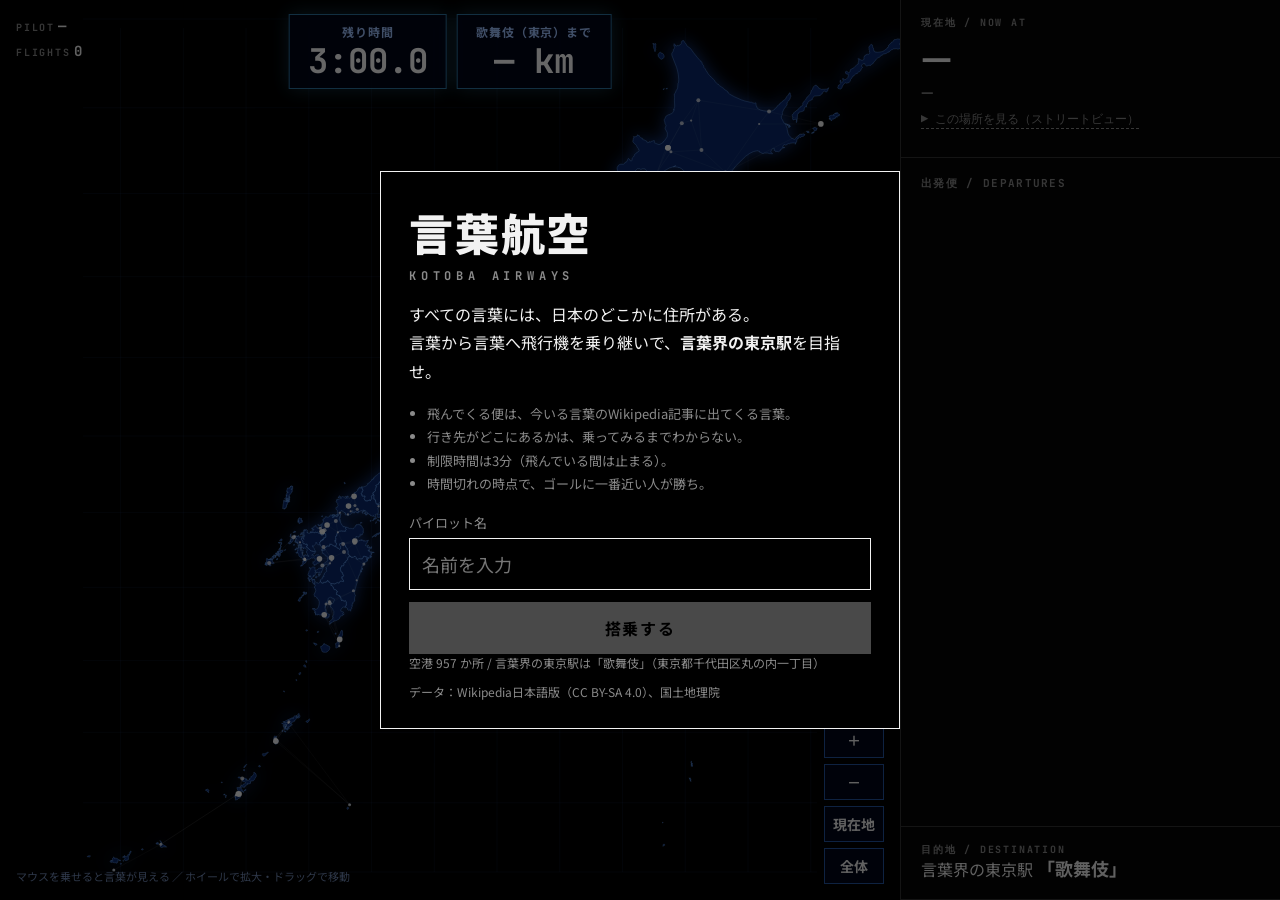
==== index.html @ 34139f0c "掲示板の便を「近づく便」と「遠ざかる便」半分ずつに。古い版が残らないよう読み込みに版番号を付与 Co-Authored-By: Claude Opus 5.5 <noreply@anthropic.c" ====
<!doctype html>
<html lang="ja">
<head>
<meta charset="utf-8">
<meta name="viewport" content="width=device-width, initial-scale=1">
<title>言葉航空</title>
<link rel="preconnect" href="https://fonts.googleapis.com">
<link rel="preconnect" href="https://fonts.gstatic.com" crossorigin>
<link href="https://fonts.googleapis.com/css2?family=JetBrains+Mono:wght@400;700&family=Noto+Sans+JP:wght@400;700;900&display=swap" rel="stylesheet">
<link rel="stylesheet" href="style.css?v=3">
</head>
<body>
<div id="app">
  <div id="mapwrap">
    <canvas id="base"></canvas>
    <canvas id="live"></canvas>
    <div id="hud-top">
      <div class="hud-big"><span class="jlbl">残り時間</span><span id="hud-time">3:00.0</span></div>
      <div class="hud-big"><span class="jlbl" id="hud-dist-lbl">ゴールまで</span><span id="hud-dist">— km</span></div>
    </div>
    <div id="hud-sub">
      <span><span class="lbl">PILOT</span> <b id="hud-name">—</b></span>
      <span><span class="lbl">FLIGHTS</span> <b id="hud-legs">0</b></span>
    </div>
    <div id="intro" class="hidden">
      <div id="intro-lead">出発地は……</div>
      <div id="intro-word"></div>
      <div id="intro-addr"></div>
    </div>
    <div id="map-tools">
      <button id="zoom-in" title="拡大">＋</button>
      <button id="zoom-out" title="縮小">－</button>
      <button id="zoom-here" title="現在地へ">現在地</button>
      <button id="zoom-reset" title="日本全体を表示">全体</button>
    </div>
    <div id="map-hint">マウスを乗せると言葉が見える ／ ホイールで拡大・ドラッグで移動</div>
  </div>

  <aside id="panel">
    <section id="here">
      <div class="lbl">現在地 / NOW AT</div>
      <h1 id="here-word">—</h1>
      <div id="here-addr">—</div>
      <a id="here-sv" target="_blank" rel="noopener">▶ この場所を見る（ストリートビュー）</a>
      <div id="here-meta"></div>
    </section>
    <section id="board">
      <div class="board-head">
        <span>出発便 / DEPARTURES</span>
        <span id="board-total"></span>
      </div>
      <ol id="flights"></ol>
      <div id="board-foot"></div>
    </section>
    <section id="goal">
      <div class="lbl">目的地 / DESTINATION</div>
      <div>言葉界の東京駅 <b id="goal-word">—</b></div>
    </section>
  </aside>
</div>

<div id="screen-start" class="screen">
  <div class="card">
    <div class="logo">言葉航空<small>KOTOBA AIRWAYS</small></div>
    <p>すべての言葉には、日本のどこかに住所がある。<br>
       言葉から言葉へ飛行機を乗り継いで、<b>言葉界の東京駅</b>を目指せ。</p>
    <ul class="rules">
      <li>飛んでくる便は、今いる言葉のWikipedia記事に出てくる言葉。</li>
      <li>行き先がどこにあるかは、乗ってみるまでわからない。</li>
      <li>制限時間は3分（飛んでいる間は止まる）。</li>
      <li>時間切れの時点で、ゴールに一番近い人が勝ち。</li>
    </ul>
    <label>パイロット名<input id="name" maxlength="16" autocomplete="off" placeholder="名前を入力"></label>
    <button id="btn-start" disabled>搭乗する</button>
    <div id="load-msg" class="small">データを読み込み中…</div>
    <div class="small" style="margin-top:12px">データ：Wikipedia日本語版（CC BY-SA 4.0）、国土地理院</div>
  </div>
</div>

<div id="screen-end" class="screen hidden">
  <div class="card wide">
    <div class="lbl" id="end-kind">RESULT</div>
    <div id="end-result"></div>
    <div id="end-route"></div>
    <h2>RANKING</h2>
    <ol id="ranking"></ol>
    <button id="btn-again">もう一度飛ぶ</button>
  </div>
</div>

<script src="main.js?v=3"></script>
</body>
</html>
---- style.css ----
:root {
  --bg: #000;
  --ink: #f2f2f2;
  --dim: #8a8a8a;
  --line: rgba(255, 255, 255, 0.18);
  --accent: #ffffff;
  --mono: 'JetBrains Mono', ui-monospace, monospace;
  --sans: 'Noto Sans JP', system-ui, sans-serif;
}
* { box-sizing: border-box; }
html, body { margin: 0; height: 100%; background: var(--bg); color: var(--ink); font-family: var(--sans); overflow: hidden; }
a { color: var(--ink); }
.lbl { font: 700 10px/1 var(--mono); letter-spacing: .18em; color: var(--dim); text-transform: uppercase; }
.small { font-size: 12px; color: var(--dim); }
.hidden { display: none !important; }

#app { display: grid; grid-template-columns: 1fr 380px; height: 100vh; }
#mapwrap { position: relative; overflow: hidden; }
#mapwrap canvas { position: absolute; inset: 0; width: 100%; height: 100%; }

#hud-top { position: absolute; top: 14px; left: 50%; transform: translateX(-50%); display: flex; gap: 10px; z-index: 3; pointer-events: none; }
.hud-big { border: 1px solid rgba(79,195,255,.6); background: rgba(0,8,30,.82); padding: 8px 18px 10px; display: flex; flex-direction: column; align-items: center; gap: 4px; min-width: 150px; box-shadow: 0 0 18px rgba(79,195,255,.25); }
.hud-big .jlbl { font: 700 12px var(--sans); color: #9fc2ff; letter-spacing: .08em; white-space: nowrap; }
.hud-big span:last-child { font: 700 34px/1 var(--mono); color: #fff; white-space: nowrap; }
#hud-sub { position: absolute; top: 16px; left: 16px; display: flex; flex-direction: column; gap: 6px; font-size: 13px; z-index: 3; pointer-events: none; }
#hud-sub b { font: 700 14px var(--mono); }
#intro { position: absolute; inset: 0; display: flex; flex-direction: column; align-items: center; justify-content: flex-start; padding-top: 16vh !important; gap: 10px; pointer-events: none; z-index: 4; text-align: center; padding: 0 16px; transition: opacity .5s; }
#intro-lead { font: 900 22px var(--sans); color: #9fc2ff; letter-spacing: .3em; animation: introIn .6s ease-out; }
#intro-word { font: 900 54px/1.15 var(--sans); color: #fff; min-height: 1.15em; text-shadow: 0 0 24px rgba(79,195,255,.9), 0 2px 0 #000; word-break: break-all; }
#intro-addr { font: 700 16px var(--sans); color: #cfe3ff; min-height: 1.4em; text-shadow: 0 1px 4px #000; }
#intro.decided #intro-word { animation: decide .7s ease-out; }
#intro.go { opacity: 0; }
@keyframes introIn { from { opacity: 0; letter-spacing: 1em; } }
@keyframes decide { 0% { transform: scale(1.6); color: #4fc3ff; } 60% { transform: scale(.95); } 100% { transform: scale(1); } }
.hud-block { border: 1px solid var(--line); background: rgba(0,0,0,.7); padding: 8px 12px; display: flex; flex-direction: column; gap: 4px; min-width: 92px; }
.hud-block span:last-child { font: 700 18px/1 var(--mono); }
#hud-time.warn { animation: blink .5s steps(2) infinite; color: #ff6b6b !important; }
@keyframes blink { 50% { opacity: .25; } }

#mapwrap { touch-action: none; user-select: none; }
#map-tools { position: absolute; right: 16px; bottom: 16px; display: flex; flex-direction: column; gap: 6px; z-index: 2; }
#map-tools button { min-width: 40px; height: 36px; padding: 0 8px; background: rgba(0,8,30,.85); color: var(--ink); border: 1px solid rgba(61,139,255,.6); font: 700 14px var(--sans); cursor: pointer; }
#map-tools button:hover { background: #0a2a6e; }
#map-hint { position: absolute; left: 16px; bottom: 16px; font: 11px var(--sans); color: rgba(159,194,255,.7); pointer-events: none; }
#panel { border-left: 1px solid var(--line); display: flex; flex-direction: column; min-height: 0; background: #050505; }
#panel section { padding: 18px 20px; border-bottom: 1px solid var(--line); }
#here h1 { margin: 8px 0 6px; font-size: 34px; font-weight: 900; line-height: 1.15; word-break: break-all; }
#here-addr { font-size: 14px; color: var(--ink); }
#here-sv { display: inline-block; margin-top: 10px; font: 12px var(--mono); color: var(--dim); text-decoration: none; border-bottom: 1px dashed var(--dim); }
#here-sv:hover { color: var(--ink); border-color: var(--ink); }
#here-meta { margin-top: 10px; font: 12px var(--mono); color: var(--dim); }

#board { flex: 1; min-height: 0; overflow: auto; }
.board-head { display: flex; justify-content: space-between; font: 700 11px var(--mono); letter-spacing: .12em; color: var(--dim); margin-bottom: 10px; }
#flights { list-style: none; margin: 0; padding: 0; display: flex; flex-direction: column; gap: 6px; }
#flights li button {
  width: 100%; display: grid; grid-template-columns: 64px 1fr auto; align-items: center; gap: 10px;
  background: #0b0b0b; color: var(--ink); border: 1px solid var(--line); padding: 10px 12px; cursor: pointer;
  font: 15px var(--sans); text-align: left; transition: background .15s, border-color .15s;
}
#flights li button:hover { background: #1a1a1a; border-color: var(--ink); }
#flights li button:disabled { opacity: .35; cursor: default; }
#flights .code { font: 700 12px var(--mono); color: var(--dim); }
#flights .dest { font-weight: 700; word-break: break-all; }
#flights .stat { font: 10px var(--mono); color: var(--dim); letter-spacing: .1em; }
#flights li.new button { animation: flash .6s ease-out; }
@keyframes flash { from { background: #fff; color: #000; } }
#board-foot { margin-top: 10px; font: 11px var(--mono); color: var(--dim); }
#goal b { font-size: 18px; }

.screen { position: fixed; inset: 0; background: rgba(0,0,0,.6); pointer-events: none; display: grid; place-items: center; padding: 16px; z-index: 10; }
.card { pointer-events: auto; width: min(520px, 100%); border: 1px solid var(--ink); background: #000; padding: 28px; max-height: 100%; overflow: auto; }
.card.wide { width: min(640px, 100%); }
.logo { font-size: 44px; font-weight: 900; letter-spacing: .04em; }
.logo small { display: block; font: 700 12px var(--mono); letter-spacing: .4em; color: var(--dim); margin-top: 4px; }
.card p { line-height: 1.8; }
.rules { padding-left: 18px; color: var(--dim); font-size: 13px; line-height: 1.8; }
.card label { display: block; margin: 18px 0 12px; font-size: 13px; color: var(--dim); }
.card input { display: block; width: 100%; margin-top: 6px; padding: 12px; background: #000; color: var(--ink); border: 1px solid var(--line); font: 18px var(--sans); }
.card input:focus { outline: none; border-color: var(--ink); }
.card button { width: 100%; padding: 14px; background: var(--ink); color: #000; border: 0; font: 700 16px var(--sans); cursor: pointer; letter-spacing: .1em; }
.card button:disabled { opacity: .3; cursor: default; }
#end-result { font-size: 30px; font-weight: 900; margin: 8px 0 12px; line-height: 1.3; }
#end-route { font-size: 13px; color: var(--dim); line-height: 1.8; margin-bottom: 16px; word-break: break-all; }
.card h2 { font: 700 12px var(--mono); letter-spacing: .3em; color: var(--dim); margin: 18px 0 8px; }
#ranking { margin: 0 0 18px; padding: 0; list-style: none; font: 14px var(--mono); }
#ranking li { display: grid; grid-template-columns: 32px 1fr auto; gap: 8px; padding: 6px 0; border-bottom: 1px solid var(--line); }
#ranking li.me { color: #000; background: var(--ink); padding-left: 6px; }

@media (max-width: 860px) {
  #app { grid-template-columns: 1fr; grid-template-rows: 52vh 1fr; }
  #panel { border-left: 0; border-top: 1px solid var(--line); overflow: auto; }
  #here h1 { font-size: 26px; }
  #hud-top { top: 8px; gap: 6px; }
  .hud-big { min-width: 0; padding: 5px 10px 6px; }
  .hud-big .jlbl { font-size: 10px; }
  .hud-big span:last-child { font-size: 20px; }
  #hud-sub { display: none; }
  #intro-word { font-size: 34px; }
  #intro-lead { font-size: 16px; }
  #map-hint { display: none; }
  #map-tools { right: 10px; bottom: 10px; }
  #map-tools button { min-width: 34px; height: 30px; font-size: 12px; }
}
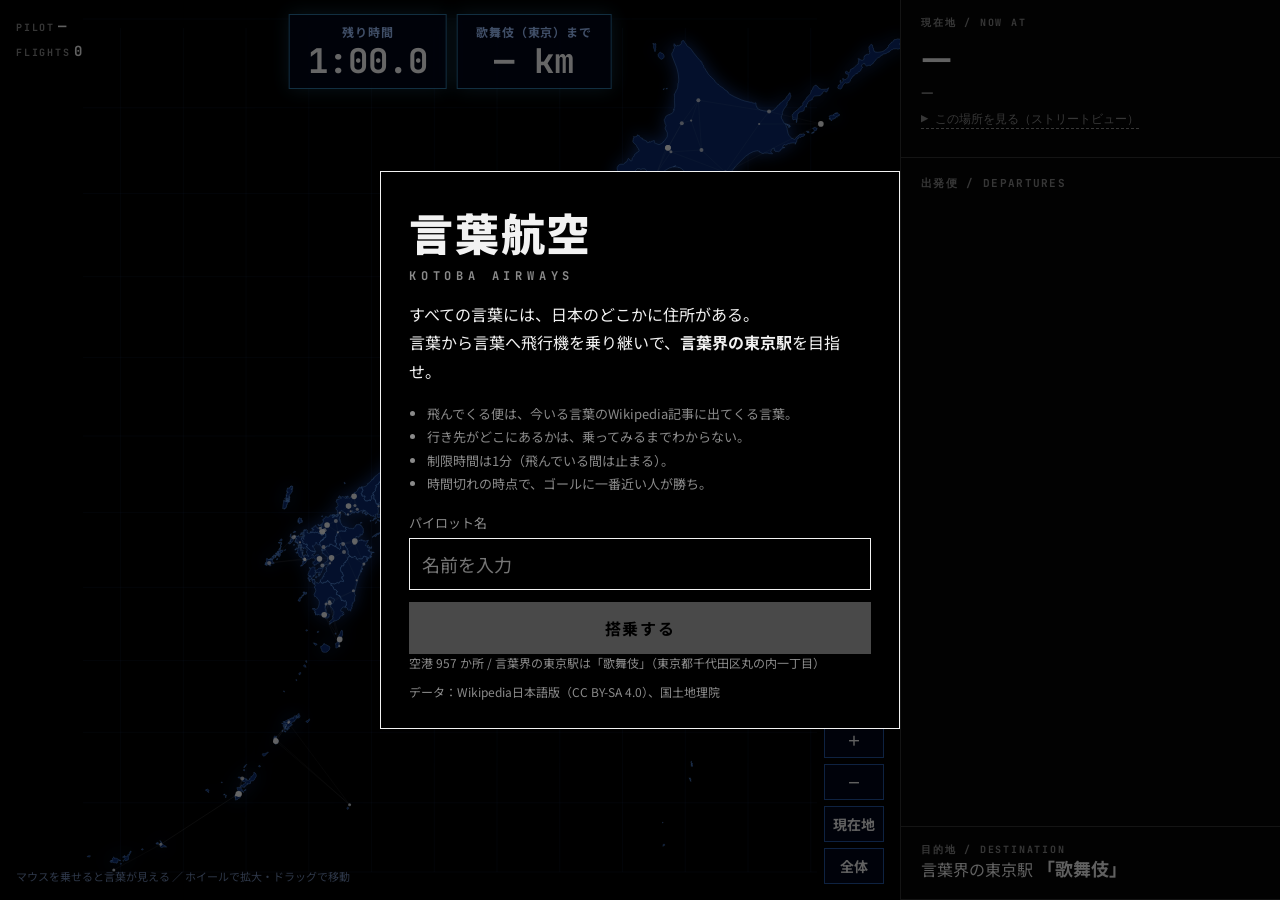
==== commit 94b0cdc9: "制限時間を1分に（ランキングも1分用に分ける、残り15秒で警告） Co-Authored-By: Claude Opus 5.5 <noreply@anthropic.com>" ====
--- a/index.html
+++ b/index.html
@@ -7,7 +7,7 @@
 <link rel="preconnect" href="https://fonts.googleapis.com">
 <link rel="preconnect" href="https://fonts.gstatic.com" crossorigin>
 <link href="https://fonts.googleapis.com/css2?family=JetBrains+Mono:wght@400;700&family=Noto+Sans+JP:wght@400;700;900&display=swap" rel="stylesheet">
-<link rel="stylesheet" href="style.css?v=3">
+<link rel="stylesheet" href="style.css?v=4">
 </head>
 <body>
 <div id="app">
@@ -15,7 +15,7 @@
     <canvas id="base"></canvas>
     <canvas id="live"></canvas>
     <div id="hud-top">
-      <div class="hud-big"><span class="jlbl">残り時間</span><span id="hud-time">3:00.0</span></div>
+      <div class="hud-big"><span class="jlbl">残り時間</span><span id="hud-time">1:00.0</span></div>
       <div class="hud-big"><span class="jlbl" id="hud-dist-lbl">ゴールまで</span><span id="hud-dist">— km</span></div>
     </div>
     <div id="hud-sub">
@@ -67,7 +67,7 @@
     <ul class="rules">
       <li>飛んでくる便は、今いる言葉のWikipedia記事に出てくる言葉。</li>
       <li>行き先がどこにあるかは、乗ってみるまでわからない。</li>
-      <li>制限時間は3分（飛んでいる間は止まる）。</li>
+      <li>制限時間は1分（飛んでいる間は止まる）。</li>
       <li>時間切れの時点で、ゴールに一番近い人が勝ち。</li>
     </ul>
     <label>パイロット名<input id="name" maxlength="16" autocomplete="off" placeholder="名前を入力"></label>
@@ -88,6 +88,6 @@
   </div>
 </div>
 
-<script src="main.js?v=3"></script>
+<script src="main.js?v=4"></script>
 </body>
 </html>
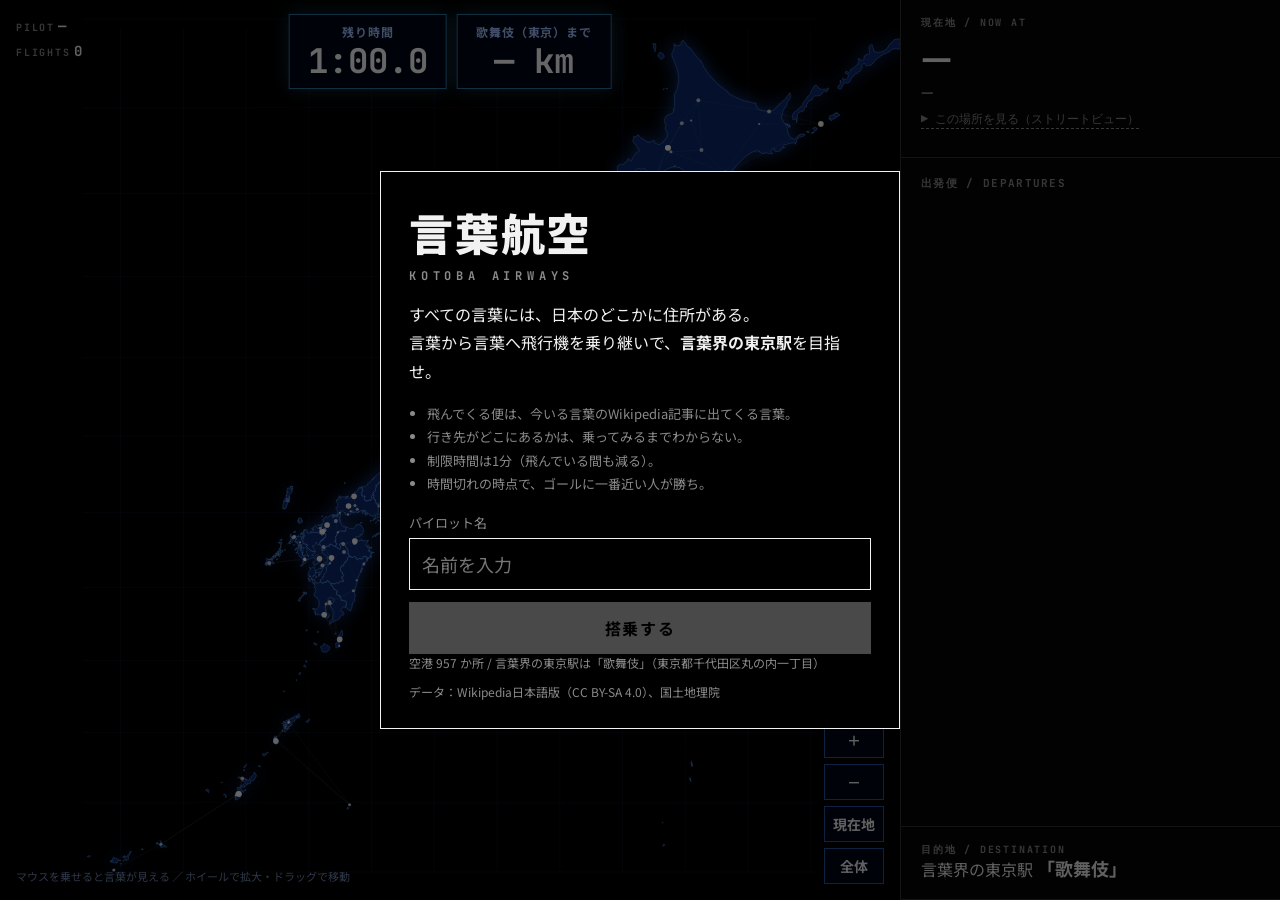
==== commit 108f7049: "距離に合わせた自動ズーム、飛行中もタイマーを進める、搭乗前の説明画面 - 飛行中は出発地と行き先、着陸後は現在地とゴールが収まるように拡大（最大200倍）。東京に近いほど大きく拡大 - 飛行時間は距離" ====
--- a/index.html
+++ b/index.html
@@ -7,7 +7,7 @@
 <link rel="preconnect" href="https://fonts.googleapis.com">
 <link rel="preconnect" href="https://fonts.gstatic.com" crossorigin>
 <link href="https://fonts.googleapis.com/css2?family=JetBrains+Mono:wght@400;700&family=Noto+Sans+JP:wght@400;700;900&display=swap" rel="stylesheet">
-<link rel="stylesheet" href="style.css?v=4">
+<link rel="stylesheet" href="style.css?v=7">
 </head>
 <body>
 <div id="app">
@@ -41,6 +41,7 @@
       <div class="lbl">現在地 / NOW AT</div>
       <h1 id="here-word">—</h1>
       <div id="here-addr">—</div>
+      <p id="here-desc"></p>
       <a id="here-sv" target="_blank" rel="noopener">▶ この場所を見る（ストリートビュー）</a>
       <div id="here-meta"></div>
     </section>
@@ -67,13 +68,25 @@
     <ul class="rules">
       <li>飛んでくる便は、今いる言葉のWikipedia記事に出てくる言葉。</li>
       <li>行き先がどこにあるかは、乗ってみるまでわからない。</li>
-      <li>制限時間は1分（飛んでいる間は止まる）。</li>
+      <li>制限時間は1分（飛んでいる間も減る）。</li>
       <li>時間切れの時点で、ゴールに一番近い人が勝ち。</li>
     </ul>
     <label>パイロット名<input id="name" maxlength="16" autocomplete="off" placeholder="名前を入力"></label>
     <button id="btn-start" disabled>搭乗する</button>
     <div id="load-msg" class="small">データを読み込み中…</div>
     <div class="small" style="margin-top:12px">データ：Wikipedia日本語版（CC BY-SA 4.0）、国土地理院</div>
+  </div>
+</div>
+
+<div id="screen-brief" class="screen hidden">
+  <div class="card">
+    <div class="brief-head"><span class="lbl">BRIEFING</span><span class="lbl" id="brief-step">1 / 3</span></div>
+    <h2 id="brief-title"></h2>
+    <div id="brief-body"></div>
+    <div class="brief-btns">
+      <button id="brief-skip" class="ghost">スキップ</button>
+      <button id="brief-next">次へ ▶</button>
+    </div>
   </div>
 </div>
 
@@ -88,6 +101,6 @@
   </div>
 </div>
 
-<script src="main.js?v=4"></script>
+<script src="main.js?v=7"></script>
 </body>
 </html>
--- a/style.css
+++ b/style.css
@@ -46,6 +46,8 @@
 #panel section { padding: 18px 20px; border-bottom: 1px solid var(--line); }
 #here h1 { margin: 8px 0 6px; font-size: 34px; font-weight: 900; line-height: 1.15; word-break: break-all; }
 #here-addr { font-size: 14px; color: var(--ink); }
+#here-desc { margin: 10px 0 0; font-size: 13px; line-height: 1.7; color: #c9d6ee; }
+#here-desc:empty { display: none; }
 #here-sv { display: inline-block; margin-top: 10px; font: 12px var(--mono); color: var(--dim); text-decoration: none; border-bottom: 1px dashed var(--dim); }
 #here-sv:hover { color: var(--ink); border-color: var(--ink); }
 #here-meta { margin-top: 10px; font: 12px var(--mono); color: var(--dim); }
@@ -102,3 +104,17 @@
   #map-tools { right: 10px; bottom: 10px; }
   #map-tools button { min-width: 34px; height: 30px; font-size: 12px; }
 }
+
+/* 搭乗前の説明 */
+.brief-head { display: flex; justify-content: space-between; }
+#brief-title { font: 900 28px var(--sans); letter-spacing: .04em; color: var(--ink); margin: 10px 0 14px; }
+#brief-body { font-size: 15px; line-height: 1.8; min-height: 200px; }
+#brief-body p { margin: 0 0 10px; }
+#brief-body b { color: #9fdcff; }
+#brief-body .dim { color: var(--dim); font-size: 13px; }
+.brief-list, .brief-ex { padding-left: 18px; margin: 0; }
+.brief-list li, .brief-ex li { margin-bottom: 8px; }
+.brief-btns { display: flex; gap: 10px; margin-top: 18px; }
+.brief-btns button { flex: 1; }
+.card button.ghost { background: transparent; color: var(--ink); border: 1px solid var(--line); }
+.card button.ghost:hover { border-color: var(--ink); }
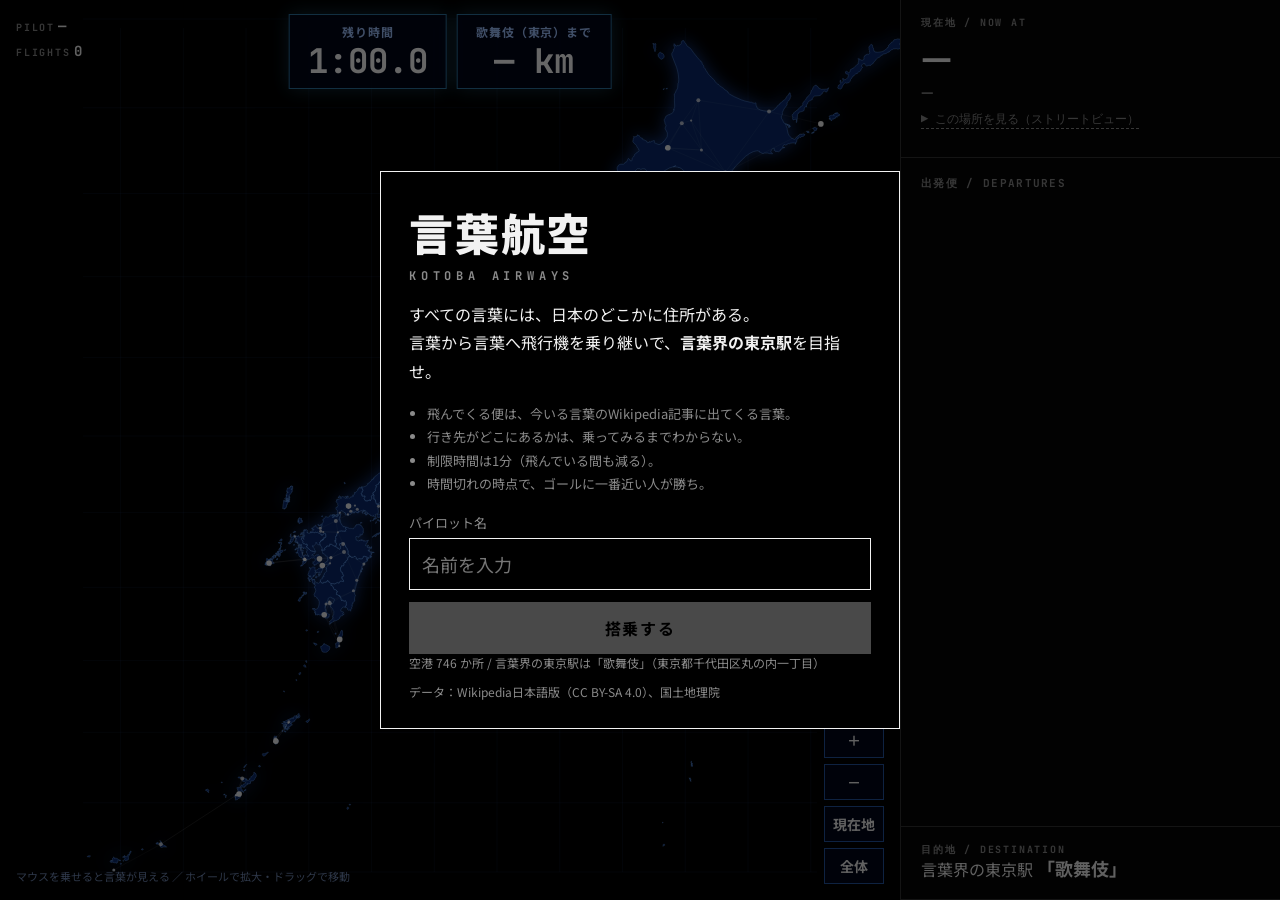
==== commit d9561fa3: "予想できてしまう言葉を除外（場所そのもの・住所に名前が入っている言葉、183語）、東京付近を最大1500倍までズーム - 空港は746か所に。ゴールは「歌舞伎」のまま - 説明画面の「偶然の一致」の例" ====
--- a/index.html
+++ b/index.html
@@ -7,7 +7,7 @@
 <link rel="preconnect" href="https://fonts.googleapis.com">
 <link rel="preconnect" href="https://fonts.gstatic.com" crossorigin>
 <link href="https://fonts.googleapis.com/css2?family=JetBrains+Mono:wght@400;700&family=Noto+Sans+JP:wght@400;700;900&display=swap" rel="stylesheet">
-<link rel="stylesheet" href="style.css?v=7">
+<link rel="stylesheet" href="style.css?v=8">
 </head>
 <body>
 <div id="app">
@@ -101,6 +101,6 @@
   </div>
 </div>
 
-<script src="main.js?v=7"></script>
+<script src="main.js?v=8"></script>
 </body>
 </html>
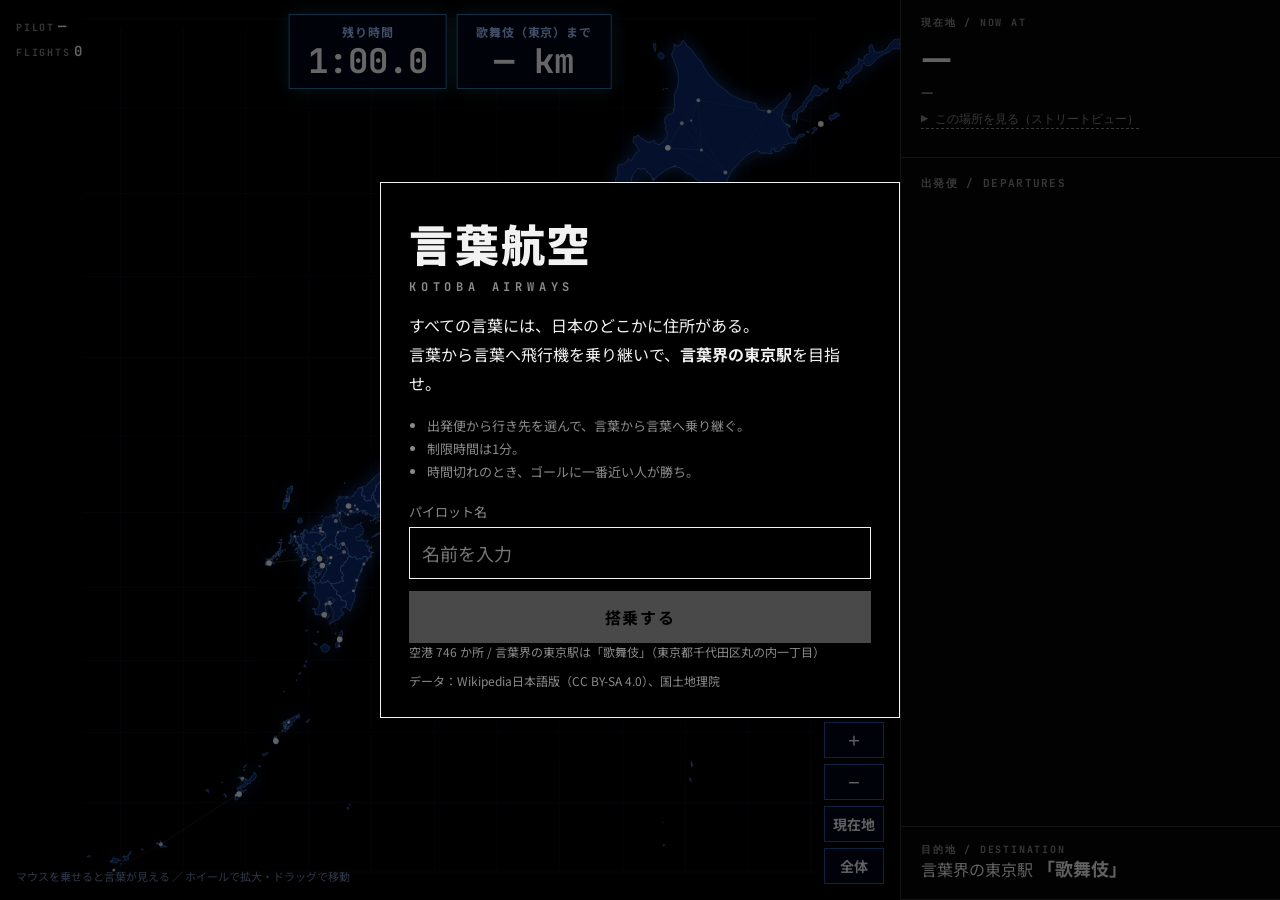
==== commit f20f298f: "説明をルールだけに簡略化、終了時に自分の航路を光る線と番号つきの言葉で表示 - 「言葉の住所」は「言葉に、架空の住所を設定しました。」の一文だけに - 終了画面は地図を隠さないよう右（スマホは下）に寄" ====
--- a/index.html
+++ b/index.html
@@ -7,7 +7,7 @@
 <link rel="preconnect" href="https://fonts.googleapis.com">
 <link rel="preconnect" href="https://fonts.gstatic.com" crossorigin>
 <link href="https://fonts.googleapis.com/css2?family=JetBrains+Mono:wght@400;700&family=Noto+Sans+JP:wght@400;700;900&display=swap" rel="stylesheet">
-<link rel="stylesheet" href="style.css?v=8">
+<link rel="stylesheet" href="style.css?v=10">
 </head>
 <body>
 <div id="app">
@@ -66,10 +66,9 @@
     <p>すべての言葉には、日本のどこかに住所がある。<br>
        言葉から言葉へ飛行機を乗り継いで、<b>言葉界の東京駅</b>を目指せ。</p>
     <ul class="rules">
-      <li>飛んでくる便は、今いる言葉のWikipedia記事に出てくる言葉。</li>
-      <li>行き先がどこにあるかは、乗ってみるまでわからない。</li>
-      <li>制限時間は1分（飛んでいる間も減る）。</li>
-      <li>時間切れの時点で、ゴールに一番近い人が勝ち。</li>
+      <li>出発便から行き先を選んで、言葉から言葉へ乗り継ぐ。</li>
+      <li>制限時間は1分。</li>
+      <li>時間切れのとき、ゴールに一番近い人が勝ち。</li>
     </ul>
     <label>パイロット名<input id="name" maxlength="16" autocomplete="off" placeholder="名前を入力"></label>
     <button id="btn-start" disabled>搭乗する</button>
@@ -101,6 +100,6 @@
   </div>
 </div>
 
-<script src="main.js?v=8"></script>
+<script src="main.js?v=10"></script>
 </body>
 </html>
--- a/style.css
+++ b/style.css
@@ -118,3 +118,13 @@
 .brief-btns button { flex: 1; }
 .card button.ghost { background: transparent; color: var(--ink); border: 1px solid var(--line); }
 .card button.ghost:hover { border-color: var(--ink); }
+
+#brief-body .brief-big { font: 900 22px/1.6 var(--sans); margin-top: 30px; }
+/* 終了画面：地図の航路が見えるように、背景を暗くせずカードを右に寄せる */
+#screen-end { background: transparent; place-items: stretch end; }
+#screen-end .card { width: min(380px, 100%); max-height: 100%; background: rgba(0,0,0,.92); }
+#screen-end #end-result { font-size: 24px; }
+@media (max-width: 860px) {
+  #screen-end { place-items: end stretch; }
+  #screen-end .card { width: 100%; max-height: 50vh; }
+}
